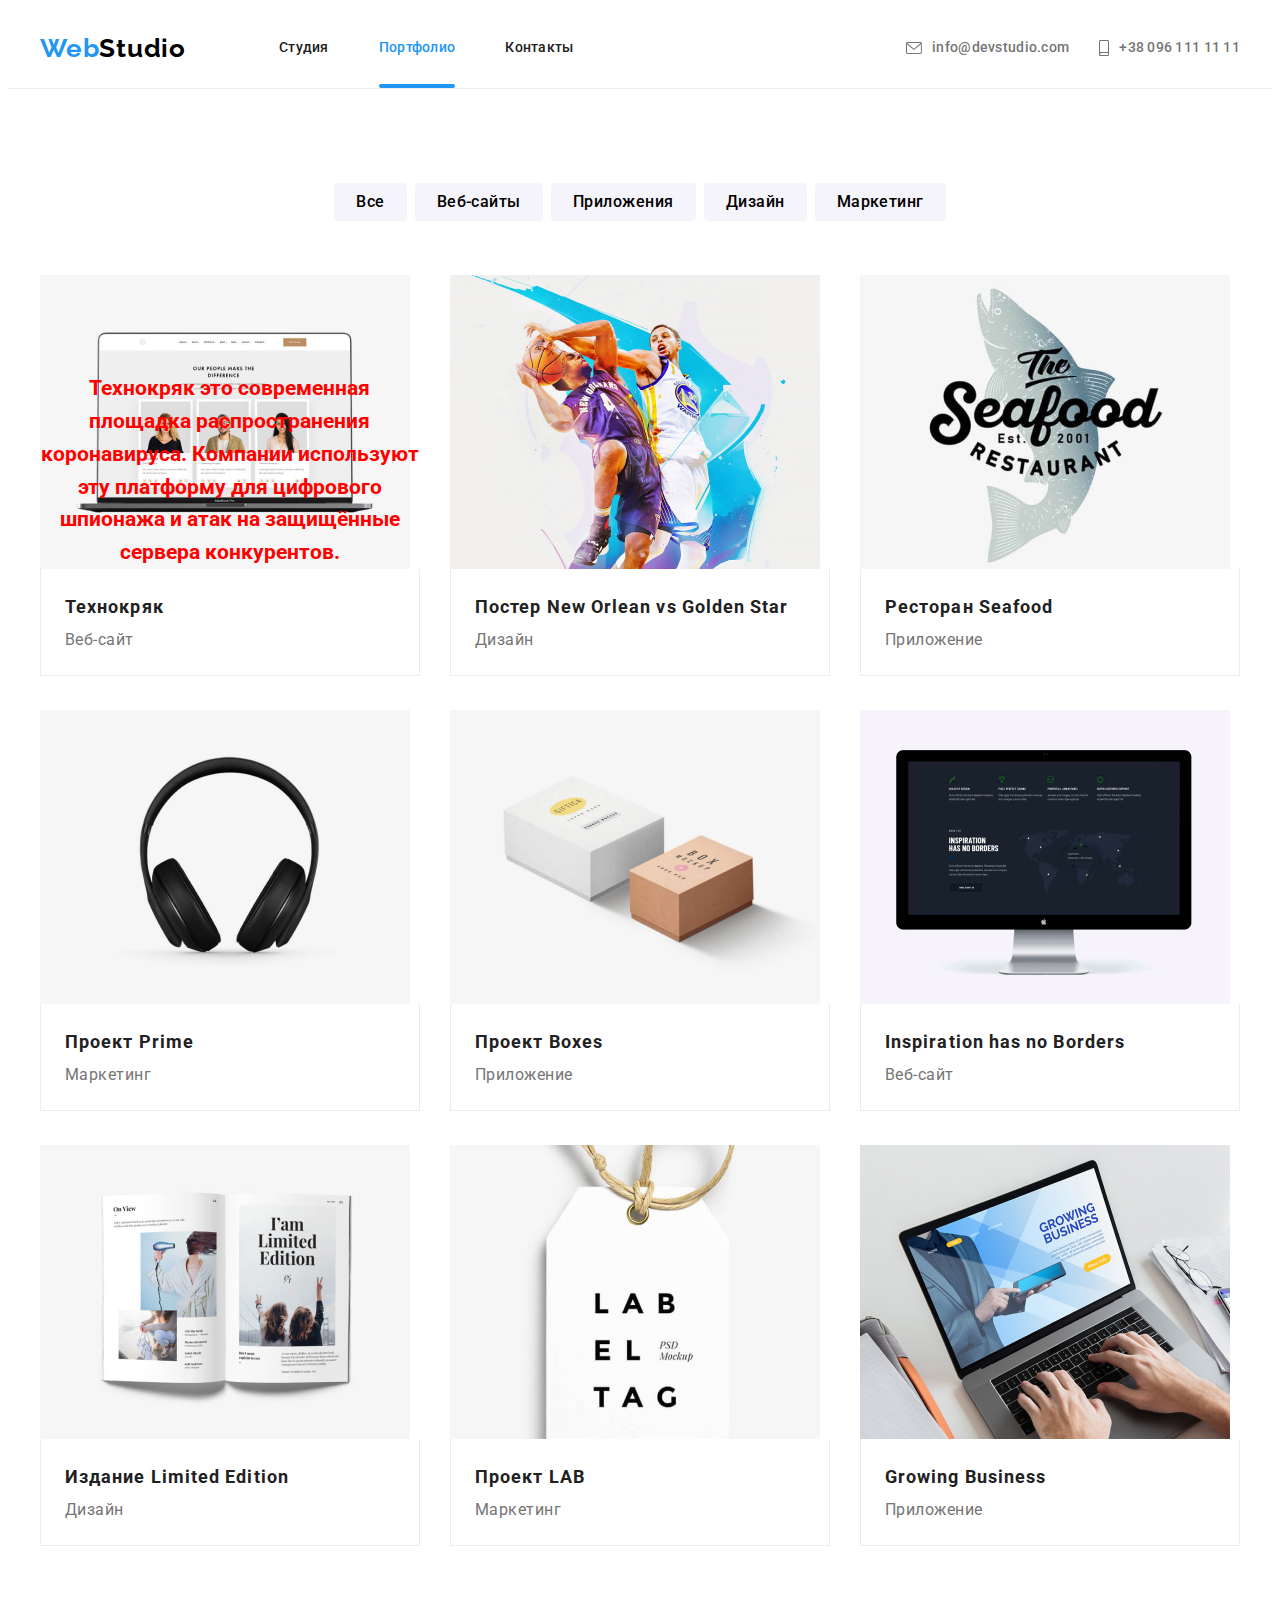
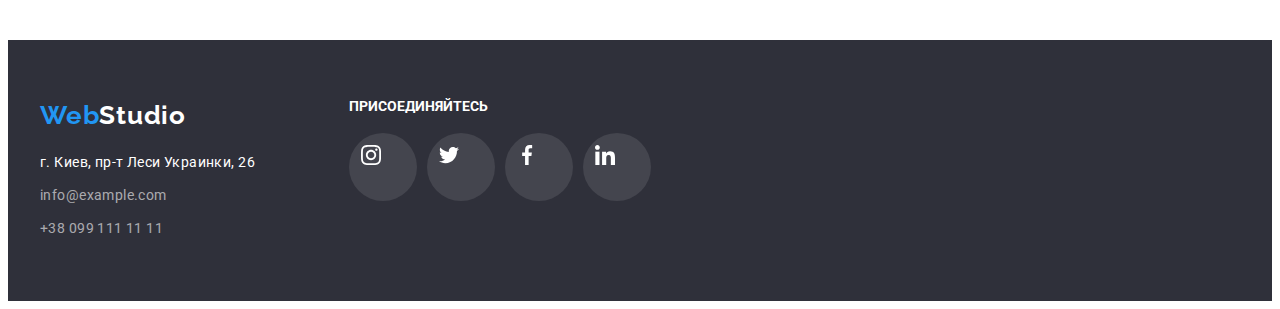
==== portfolio.html @ ae639dbf "clone" ====
<!DOCTYPE html>
    <html lang="ru">
    <head>
        <meta charset="UTF-8">
        <meta http-equiv="X-UA-Compatible" content="IE=edge">
        <meta name="viewport" content="width=device-width, initial-scale=1.0">
        <title>WebStudio</title>
        <link rel="preconnect" href="https://fonts.gstatic.com">
        <link href="https://fonts.googleapis.com/css2?family=Raleway:wght@700&family=Roboto:wght@400;500;700;900&display=swap" rel="stylesheet">
        <link rel="stylesheet" href="https://cdnjs.cloudflare.com/ajax/libs/modern-normalize/0.2.0/modern-normalize.min.css" integrity="sha512-sqIVMkf5f8XGYI/UZYGs7wODxlUeoj9JknataPfUwtvrSKWMHrMXGZ7Evb6nabFYJQG15vFFyALe6r0nWCD1Ug==" crossorigin="anonymous" referrerpolicy="no-referrer" />
        <link rel="stylesheet" href="./css/styles.css">
        </head>
<body>
    <!-- header -->
    <header class="header">
        <div class="container header-container">
         <nav class="nav">
             <a class="log-web link" lang="en" href="./">Web<span class="log-studio">Studio</span></a>
             <ul class="header-nav">
                 <li class="list header-nav-margin"><a class="link header-nav-list header-nav-border" href="./index.html">Студия</a></li>
                 <li class="list header-nav-margin"><a class="link header-nav-list header-nav-active" href="./portfolio.html">Портфолио</a></li>
                 <li class="list header-nav-margin"><a class="link header-nav-list header-nav-border" href="">Контакты</a></li>
             </ul>
             </nav>
         <ul class="header-adress">
             <li class="list header-adress-list">
                 <a class="link header-adress-link" lang="en" href="mailto:info@devstudio.com">
                     <svg class="mail-footer">
                         <use class="icon-mail-footer" href="./images/svg/symbol-defs.svg#icon-mail">
                         </use>
                     </svg>
                     info@devstudio.com</a>
                 </li>

             <li class="list header-adress-list">
                 <a class="link header-adress-link" href="tel:+380961111111">
                     <svg class="tel-footer">
                         <use class="icon-tel-footer" href="./images/svg/symbol-defs.svg#icon-smartphone">
                         </use>
                     </svg>
                     +38 096 111 11 11</a>
                 </li>
         </ul>
         </div>
     </header>
    <main>
        <section class="section portfolio-section">
            <div class="container">
                <h1 class="portfolio-title">Портфолио</h1>
            <!-- photo filter -->
                <ul class="portfolio-list">
                    <li class="list">
                        <button class="filter-batton" type="button">Все</button>
                    </li>

                    <li class="list">
                        <button class="filter-batton" type="button">Веб-сайты</button>
                    </li>

                    <li class="list">
                        <button class="filter-batton" type="button">Приложения</button>
                    </li>

                    <li class="list">
                        <button class="filter-batton" type="button">Дизайн</button>
                    </li>

                    <li class="list">
                        <button class="filter-batton" type="button">Маркетинг</button>
                    </li>
                </ul>
    <!-- photo list -->
        <ul class="photo-list">
            <li class="list shadow-list">
                <a class="link" href="">
                    <div class="photo-list-card">
                        <img src="./images/portfolio/tehnokryak.jpg"
                        alt="Фотографии людей"
                        width="370"
                        height="294">
                        <div class="photo-list-text">
                        <h3>Технокряк это современная площадка распространения коронавируса. Компании используют эту платформу для цифрового шпионажа и атак на защищённые сервера конкурентов.</h3>
                        </div>
                    </div>
                    
                    <div class="photo-list-description">
                        <h2>Технокряк</h2>
                        <p>Веб-сайт</p>
                    </div>
                </a>
            </li>

            <li class="list shadow-list">
                <a class="link" href="">
                    <img src="./images/portfolio/new-orlean.jpg"
                        alt="Фотографии двух баскетболистов с мячем"
                        width="370"
                        height="294">
                    <div class="photo-list-description">
                        <h2 lang="en">Постер New Orlean vs Golden Star</h2>
                        <p>Дизайн</p>
                    </div>
                </a>
            </li>

            <li class="list shadow-list">
                <a class="link" href="">
                    <img src="./images/portfolio/seafood.jpg"
                        alt="Фотография логотипа ресторана в виде рыбы"
                        width="370"
                        height="294">
                    <div class="photo-list-description">
                        <h2 lang="en">Ресторан Seafood</h2>
                        <p>Приложение</p>
                    </div>
                </a>
            </li>

            <li class="list shadow-list">
                <a class="link" href="">
                    <img src="./images/portfolio/prime.jpg"
                        alt="Фотография наушников"
                        width="370"
                        height="294">
                    <div class="photo-list-description">
                        <h2 lang="en">Проект Prime</h2>
                        <p>Маркетинг</p>
                    </div>
                </a>
            </li>

            <li class="list shadow-list">
                <a class="link" href="">
                    <img src="./images/portfolio/boxes.jpg"
                        alt="Фотография коробочек"
                        width="370"
                        height="294">
                    <div class="photo-list-description">
                        <h2 lang="en">Проект Boxes</h2>
                        <p>Приложение</p>
                    </div>
                </a>
            </li>

            <li class="list shadow-list">
                <a class="link" href="">
                    <img src="./images/portfolio/inspiration.jpg"
                        alt="Фотография компьютерного монитора"
                        width="370"
                        height="294">
                    <div class="photo-list-description">
                        <h2 lang="en">Inspiration has no Borders</h2>
                        <p>Веб-сайт</p>
                    </div>
                </a>
            </li>

            <li class="list shadow-list">
                <a class="link" href="">
                    <img src="./images/portfolio/limited-edition.jpg"
                        alt="Фотография разворота книги"
                        width="370"
                        height="294">
                    <div class="photo-list-description">
                        <h2 lang="en">Издание Limited Edition</h2>
                        <p>Дизайн</p>
                    </div>
                </a>
            </li>

            <li class="list shadow-list">
                <a class="link" href="">
                    <img src="./images/portfolio/lab.jpg"
                        alt="Фотография лейбы"
                        width="370"
                        height="294">
                    <div class="photo-list-description">
                        <h2 lang="en">Проект LAB</h2>
                        <p>Маркетинг</p>
                    </div>
                </a>
            </li>

            <li class="list shadow-list">
                <a class="link" href="">
                    <img src="./images/portfolio/growing-business.jpg"
                        alt="Фотография руки печатающей на нетбуке"
                        width="370"
                        height="294">
                    <div class="photo-list-description">
                        <h2 lang="en">Growing Business</h2>
                        <p>Приложение</p>
                    </div>
                </a>
            </li>
            
        </ul>
    </div> 
    </section>
    </main>
<!-- footer -->
<footer class="footer">
    <div class="container footer-container">
        
        <ul>
            <li class="list">
                <a lang="en" class="log-web link" href="./">Web<span class="footer-log-studio">Studio</span></a>
                <address>
                <a class="adress-phisical link" href="https://www.google.com.ua/maps/place/%D0%B1%D1%83%D0%BB.+%D0%9B%D0%B5%D1%81%D0%B8+%D0%A3%D0%BA%D1%80%D0%B0%D0%B8%D0%BD%D0%BA%D0%B8,+26,+%D0%9A%D0%B8%D0%B5%D0%B2,+02000/@50.4262032,30.5379608,17z/data=!4m5!3m4!1s0x40d4cf0e033ecbe9:0x57a4dffefec77da0!8m2!3d50.4265807!4d30.5383858"
                target="_blank" rel="noopener norefferer">
                г. Киев, пр-т Леси Украинки, 26
                </a>
            </address>
            </li>

            <li class="list"><a class="adress-mail link" href="mailto:info@example.com">info@example.com</a>
            </li>

            <li class="list"><a class="adress-tel link" href="tel:+380991111111">+38 099 111 11 11</a>
            </li>
        </ul>
    
        <!-- footer social list -->

        <div class="footer-social-list">
            <h3 class="footer-social-name">Присоединяйтесь</h3>
            <ul class="footer-list-social-networks">
                <li class="list footer-bacground-social-networks">
                    <a class="link footer-icon-background" href="">
                        <svg class="instagram-footer">
                        <use class="icon-instagram" href="./images/svg/symbol-defs.svg#icon-instagram">
                        </use>
                    </svg>
                    </a>
                </li>

                <li class="list footer-bacground-social-networks">
                    <a class="link footer-icon-background" href="">
                    <svg class="twitter-footer">
                        <use class="icon-twitter" href="./images/svg/symbol-defs.svg#icon-twitter">
                        </use>
                    </svg>
                    </a>
                </li> 

                <li class="list footer-bacground-social-networks">
                    <a class="link footer-icon-background" href="">
                        <svg class="facebook-footer">
                        <use class="icon-facebook" href="./images/svg/symbol-defs.svg#icon-facebook">
                        </use>
                        </svg>
                    </a>
                </li>

                <li class="list footer-bacground-social-networks">
                    <a class="link footer-icon-background" href="">
                        <svg class="linkedin-footer">
                        <use class="icon-linkedin" href="./images/svg/symbol-defs.svg#icon-linkedin">
                        </use>
                    </svg>
                    </a>
                </li>
            </ul>
        </div>
        
    </div>
</footer>
</body>
</html>
---- css/styles.css ----
/* =====================================index.html===================================== */
:root {
    --accent-color: #2196F3;
    --title-color: #212121;
    --about-us-card-gap: 30px;
    --icon-fill: #757575;
}
body {
    color: #757575;
    font-family: Roboto, sans-serif;
}
.container {
    margin-left: auto;
    margin-right: auto;
    width: 1200px;
    padding-left: 15px;
    padding-right: 15px;
   
}
.list {
    list-style: none;
}
.link {
    text-decoration: none;
    
}
img {
    display: block;
    max-width: 100%;
    height: auto;
}
.section {
    padding-top: 94px;
    padding-bottom: 94px;
   
}
/* Сброс отступов между элементами */
h1,
h2,
h3,
h4,
h5,
h6,
p {
    margin-top: 0;
    margin-bottom: 0;
    
}
ul,
ol {
    margin-top: 0;
    margin-bottom: 0;
    padding-left: 0;
}
/* =======================header======================= */
.header {
    border-bottom: 1px solid #ECECEC;
}
.header-container {
    display: flex;
    align-items: center;
} 

/* log */
.log-web {
    color:var(--accent-color);
    font-family: Raleway, sans-serif;
    font-weight: 700;
    font-size: 26px;
    line-height: 1.19;
    letter-spacing: 0.03em;
    margin-right: 93px;
}
.log-studio {
    color: #000000;    
}
/* nav */
.nav {
    display: flex;
    align-items: center;
}
.header-nav {
    display: flex;
    align-items: center;
}
.header-nav-list {


display: flex;
padding-top: 32px;
padding-bottom: 32px;

color:var(--title-color);
font-family: Roboto, sans-serif;
font-weight: 500;
font-size: 14px;
line-height: 1.14;
letter-spacing: 0.02em;
} 
.header-nav-margin:not(:last-child) {
    margin-right: 50px;
    
}
.header-nav-list:hover,
.header-nav-list:focus{
    color:var(--accent-color);  
}
.header-nav-border {
    position: relative;
}
.header-nav-border::after {
    content: '';

    position: absolute;
    display: block;
    width: 100%;
    height: 4px;
 
    bottom: 0;
    width: 100%;
    background-color: #2196F3;
    border-radius: 2px;
    
    transform: scaleX(0);
    transition: transform 250ms cubic-bezier(0.4, 0, 0.2, 1);
}
.header-nav-border:hover::after,
.header-nav-border:focus::after {
    transform: scaleX(1);
}
.header-nav-active {
    position: relative;
    color: #2196F3;
}
.header-nav-active::after {
    content: '';

    position: absolute;
    display: block;
    width: 100%;
    height: 4px;
 
    bottom: 0;
    width: 100%;
    background-color: #2196F3;
    border-radius: 2px;
    
   
    
}

/* header-adress */
.header-adress {
    display: flex;
    align-items: center;
    margin-left: auto;
}

.header-adress-list {
    display: flex;
}
.header-adress-link{
    display: flex;
    align-items: center;
    color:#757575;
    font-family: Roboto, sans-serif;
    font-weight: 500;
    font-size: 14px;
    line-height: 1.14;
    letter-spacing: 0.02em;
    transition: color 250ms cubic-bezier(0.4, 0, 0.2, 1);
}
.header-adress-list:not(:last-child) {
    margin-right: 30px;
}
.mail-footer{
    height: 12px;
    width: 16px;
    fill:var(--icon-fill);
    margin-right: 10px;
    transition: fill 250ms cubic-bezier(0.4, 0, 0.2, 1);
}
.tel-footer{
    height: 16px;
    width: 10px;
    fill:var(--icon-fill);
    margin-right: 10px;
    transition: fill 250ms cubic-bezier(0.4, 0, 0.2, 1);
}
.header-adress-link:hover,
.header-adress-link:focus
{
    color:var(--accent-color);
} 
.header-adress-link:hover .mail-footer,
.header-adress-link:focus .mail-footer,
.header-adress-link:hover .tel-footer,
.header-adress-link:focus .tel-footer
{
    fill:var(--accent-color);
    
}


/* =======================hero======================= */
.hero {
    padding-top: 200px;
    padding-bottom: 200px;

    background-color: rgba(47, 48, 58, 0.4);
    background-image: linear-gradient(to right, rgba(47, 48, 58, 0.4),rgba(47, 48, 58, 0.4)), url(../images/hero/hero-background.jpg);
    background-repeat: no-repeat;

    margin-right: auto;
    margin-left: auto;
    height: 600px;
    max-width: 1600px;
    background-position: center;
    background-size: cover;
}

.hero-name {
    color: white;
    font-family: Roboto, sans-serif;
    font-weight: 900;
    font-size: 44px;
    line-height: 1.36;
    text-align: center;
    letter-spacing: 0.06em;
    text-transform: uppercase;
    margin-bottom: 30px;
}
.hero-button {
    color: white;
    background-color:var(--accent-color);
    cursor: pointer;
    font-family: Roboto, sans-serif;
    font-weight: 700;
    font-size: 16px;
    line-height: 1.88;
    display: flex;
    align-items: center; 
    text-align: center;
    letter-spacing: 0.06em;
    margin: 0 auto;
    border-radius: 4px;
    padding: 10px 32px;
    border: 0px solid transparent;
    transition: background-color 250ms cubic-bezier(0.4, 0, 0.2, 1);
}
.hero-button:hover, 
.hero-button:focus{
    background-color:#188CE8;
}

/* adout us */
.about-us-list {
   display: flex; 
   flex-wrap: wrap;
     
} 
.about-us-list > .list {
    flex-basis: calc((100% - 90px) /4 );
    
}
.about-us-list > .list:not(:first-child) {
    margin-left: var(--about-us-card-gap); 
 } 
 
.about-us-title {
    color:var(--title-color);
    font-family: Roboto, sans-serif;
    font-weight: 700;
    font-size: 14px;
    line-height: 1.14;
    letter-spacing: 0.03em;
    text-transform: uppercase;
}
.about-us p {
    font-family: Roboto, sans-serif;
    font-size: 14px;
    line-height: 1.71;
    letter-spacing: 0.03em;
    margin-top: 10px;
    
}
.bacground-about-us {
    padding: 25px 100px;
    background-color: #F5F4FA;
    margin-bottom: 30px;
}
.about-us-antenna {
    height: 70px;
    width: 70px;
    
   
}
.icon-antenna {
    height: 70px;
    width: 70px;
}
/* our occupation */
.our-occupation {
 padding-top: 0;   
}
.our-occupation-title{
    color:var(--title-color);
    font-family: Roboto, sans-serif;
    font-weight: 700;
    font-size: 36px;
    line-height: 1.17;
    text-align: center;
    letter-spacing: 0.03em;
    margin-bottom: 50px;
}
.our-ocupation-list {
    display: flex;
    margin-right: -30px;
    
}
.our-ocupation-list .list {
    margin-right: 30px;
    margin-bottom: 31px;
    flex-basis: calc((100% - 90px) / 3);
}
.our-occupation-card {
    position: relative;
}
.our-ocupation-description {
    position: absolute;
    bottom: 0;
    width: 100%;
    
    font-family: Roboto, sans-serif;
    font-weight: 700;
    font-size: 14px;
    line-height: 1.14;
    text-transform: uppercase;
    padding: 27px 82px;
    background: rgba(47, 48, 58, 0.8);
    color: white;

    

}
/* our team */

.our-team {
    background-color: #F5F4FA;
}
.section-our-team {
   
      
} 
.our-team-title,
.regular-clients-title {
    margin-bottom: 50px;
    color:var(--title-color); 
    font-family: Roboto, sans-serif;
    font-weight: 700;
    font-size: 36px;
    line-height: 1.17;
    text-align: center;
    letter-spacing: 0.03em; 
}
.team-name{
    color:var(--title-color);
    font-family: Roboto, sans-serif;
    font-weight: 500;
    font-size: 16px;
    line-height: 1.19;
    text-align: center;
    letter-spacing: 0.03em;
   
    
}
.team-profession {
    font-family: Roboto, sans-serif;
    font-size: 16px;
    line-height: 1.19;
    text-align: center;
    letter-spacing: 0.03em;
    margin-top: 10px;
    margin-bottom: 16px;
}
.our-team-list {
    display: flex;
    align-items: center;
   
   
    margin-right: -30px;
    flex-wrap: wrap;
}
.our-team-element:not(:last-child) {
    margin-right: 30px;
    flex-basis: calc ((100% - 120px) / 4);
}
.our-team-element {
    box-shadow: 0px 2px 1px 0px rgba(0, 0, 0, 0.2),
                0px 1px 1px 0px rgba(0, 0, 0, 0.14),
                0px 1px 3px 0px rgba(0, 0, 0, 0.12);
}
.our-team-names {
    padding-top: 30px;
    padding-bottom: 30px;
    background-color: white;
    
}
/* list social networks */


.list-social-networks {
    
    display: flex;
    justify-content: center; 
    align-items: center;
}
.bacground-social-networks {
    display: flex;
    justify-content: space-around;
}
.instagram,
.twitter,
.facebook,
.linkedin {
    height: 20px;
    width: 20px;
}
.icon-background{
    width: 44px;
    height: 44px;
    padding: 12px;
    border-radius: 50%;
    align-items: center;
    fill: #afb1b8;
    transition: fill 250ms cubic-bezier(0.4, 0, 0.2, 1),
    background-color 250ms cubic-bezier(0.4, 0, 0.2, 1);;
   
}
.bacground-social-networks:not(:last-child) {
    margin-right: 10px;
}

.icon-background:hover,
.icon-background:focus{
    width: 44px;
    height: 44px;
    background-color: #2196F3;
    border-radius: 50%;
    fill: white;
    
}

/* regular clients */
.regular-clients-ul {
    display: flex;
    justify-content: space-between;
    align-items: center;
    
}
.regular-clients-list {
    display: flex;
   
    width: 170px;
    height: 92px;
    padding: 16px 32px;
    border-top: 1px solid rgba(175, 177, 184, 1);
    border-right: 1px solid rgba(175, 177, 184, 1);
    border-bottom: 1px solid rgba(175, 177, 184, 1);
    border-left: 1px solid rgba(175, 177, 184, 1);
    border-radius: 4px;
    align-items:center;
    justify-content: center;
    
}
.regular-clients {
    display: flex;
    width: 170px;
    height: 92px;
    align-items: center;
    justify-content: center;
        
}
.regular-clients-logo {
    width: 170px;
    height: 60px;
    fill: #afb1b8;
    transition: fill 250ms cubic-bezier(0.4, 0, 0.2, 1);
    
}

.regular-clients:hover {
    
    border-top: 1px solid #2196F3;
    border-right: 1px solid #2196F3;
    border-bottom: 1px solid #2196F3;
    border-left: 1px solid #2196F3;
    border-radius: 4px;
    fill: #2196F3;
    
    

}
.regular-clients:hover .regular-clients-logo,
.regular-clients:focus .regular-clients-logo {
    fill: #2196F3;
}







/* =======================footer======================= */
.footer {
    background-color: #2F303A;
    padding-top: 60px;
    padding-bottom: 60px;
    display: flex;
    
}
.footer-container {
    display: flex;
}




.footer-log-studio {
    color: #FFFFFF;
    font-family: Raleway, sans-serif;
    font-weight: 700;
    font-size: 26px;
    line-height: 1.19;
    letter-spacing: 0.03em;
}
.adress-phisical {
    display: block;
    color: #FFFFFF;
    font-family: Roboto, sans-serif;
    font-style: normal;
    font-weight: 400;
    font-size: 14px;
    line-height: 1.71;
    letter-spacing: 0.03em;
    margin-top: 20px;
    transition: color 250ms cubic-bezier(0.4, 0, 0.2, 1);
}
.adress-phisical:hover,
.adress-phisical:focus {
    color:var(--accent-color);
}
.adress-mail,
.adress-tel {
    display: block;
    color: rgba(255, 255, 255, 0.6);
    font-family: Roboto, sans-serif;
    font-style: normal;
    font-weight: 400;
    font-size: 14px;
    line-height: 1.71;
    letter-spacing: 0.03em;
    margin-top: 9px;
    transition: color 250ms cubic-bezier(0.4, 0, 0.2, 1);
}
.adress-mail:hover,
.adress-mail:focus {
    color:var(--accent-color);
}
.adress-tel:hover,
.adress-tel:focus {
    color:var(--accent-color);
}
.footer-social-list {
    margin-left: 70px;
}
.footer-social-name {
    color: white;
    font-family: Roboto, sans-serif;
    font-weight: 700;
    font-size: 14px;
    line-height: 0.88;
    text-transform: uppercase;
    margin-bottom: 20px;
}
.footer-list-social-networks {
    display: flex;
    align-items: center;
    justify-content: center;
}
.footer-bacground-social-networks {
    display: flex;
    justify-content: space-around;
}

.footer-icon-background{
    width: 44px;
    height: 44px;
    padding: 12px;
    border-radius: 50%;
    fill: white;
    background-color: rgba(255, 255, 255, 0.1);
    transition: background-color 250ms cubic-bezier(0.4, 0, 0.2, 1);
    
}
.footer-bacground-social-networks:not(:last-child) {
    margin-right: 10px;
}

.footer-icon-background:hover,
.footer-icon-background:focus{
    width: 44px;
    height: 44px;
    background-color: #2196F3;
    border-radius: 50%;
    fill: white;
    
}
.footer-social-link {
    display: flex;
}
.instagram-footer,
.twitter-footer,
.facebook-footer,
.linkedin-footer {
    fill: white;
    height: 20px;
    width: 20px;
}


/* =====================================portfolio.html===================================== */
/* photo filter */

.portfolio-list {
    display: flex;
    justify-content: center;
    padding-bottom: 50px;

}
.portfolio-title {
    display: none;
}
.filter-batton {
    font-family: Roboto, sans-serif;
    font-weight: 500;
    font-size: 16px;
    line-height: 1.63;
    text-align: center;
    border-radius: 4px;
    letter-spacing: 0.03em;
    cursor: pointer;
    background-color: #F5F4FA;
    padding: 6px 22px;
    border:none;
    transition: background-color 250ms cubic-bezier(0.4, 0, 0.2, 1), 
    color 250ms cubic-bezier(0.4, 0, 0.2, 1), 
    box-shadow 250ms cubic-bezier(0.4, 0, 0.2, 1);
}
.portfolio-list :not(:first-child) {
    margin-left: 8px;
}
.filter-batton:hover,
.filter-batton:focus {
    background-color:var(--accent-color);
    box-shadow: 0px 2px 2px 0px rgba(0, 0, 0, 0.12),
    0px 1px 2px 0px rgba(0, 0, 0, 0.08),
    0px 3px 1px 0px rgba(0, 0, 0, 0.1);
    color: white;
}

/* fhoto list */
.photo-list-card {
    position: relative;
    overflow: hidden;
}
.photo-list-card::before {
    content: '';

    display: flex;
    position: absolute;

    background-color:rgba(33, 150, 243, 0.9);
    width: 100%;
    height: 100%;

    transform: translateY(100%);
    transition: transform 2250ms cubic-bezier(0.4, 0, 0.2, 1)

}
.shadow-list:hover .photo-list-card::before {
    transform: translateY(-0%);
}
.photo-list-text {
    display: block;
    font-family: Roboto, sans-serif;
    font-weight: 400;
    font-size: 18px;
    line-height: 1.56;
    color: red;
    position: absolute;
    bottom: 0;
    transition: translateY(100%);
    text-align: center;
}
.photo-list {
    display: flex;
    flex-wrap: wrap;
    margin-right: -30px;
    margin-top: -30px;
}
 .photo-list .list {
    margin-top: 34px;
    margin-right: 30px; 
    flex-basis: calc((100% - 90px) / 3);
 }   
 .photo-list .list:nth-child(3n) {
    margin-right: 0;
 }
.photo-list h2 {
    color:var(--title-color);
    font-family: Roboto, sans-serif;
    font-weight: 700;
    font-size: 18px;
    line-height: 2;
    letter-spacing: 0.06em;
}
.photo-list p {

    font-family: Roboto, sans-serif;
    font-weight: 400;
    font-size: 16px;
    line-height: 1.88;
    letter-spacing: 0.03em;
    color: #757575;
}
.photo-list-description {
    padding: 20px 24px;
        
    border-left: 1px solid #ECECEC;
    border-right: 1px solid #ECECEC;;
    border-bottom: 1px solid #ECECEC;;
}
.shadow-list {
    transition: box-shadow 250ms cubic-bezier(0.4, 0, 0.2, 1);
}
.shadow-list:hover,
.shadow-list:focus {
    box-shadow: 0px 4px 4px 0px rgba(0, 0, 0, 0.25);

}
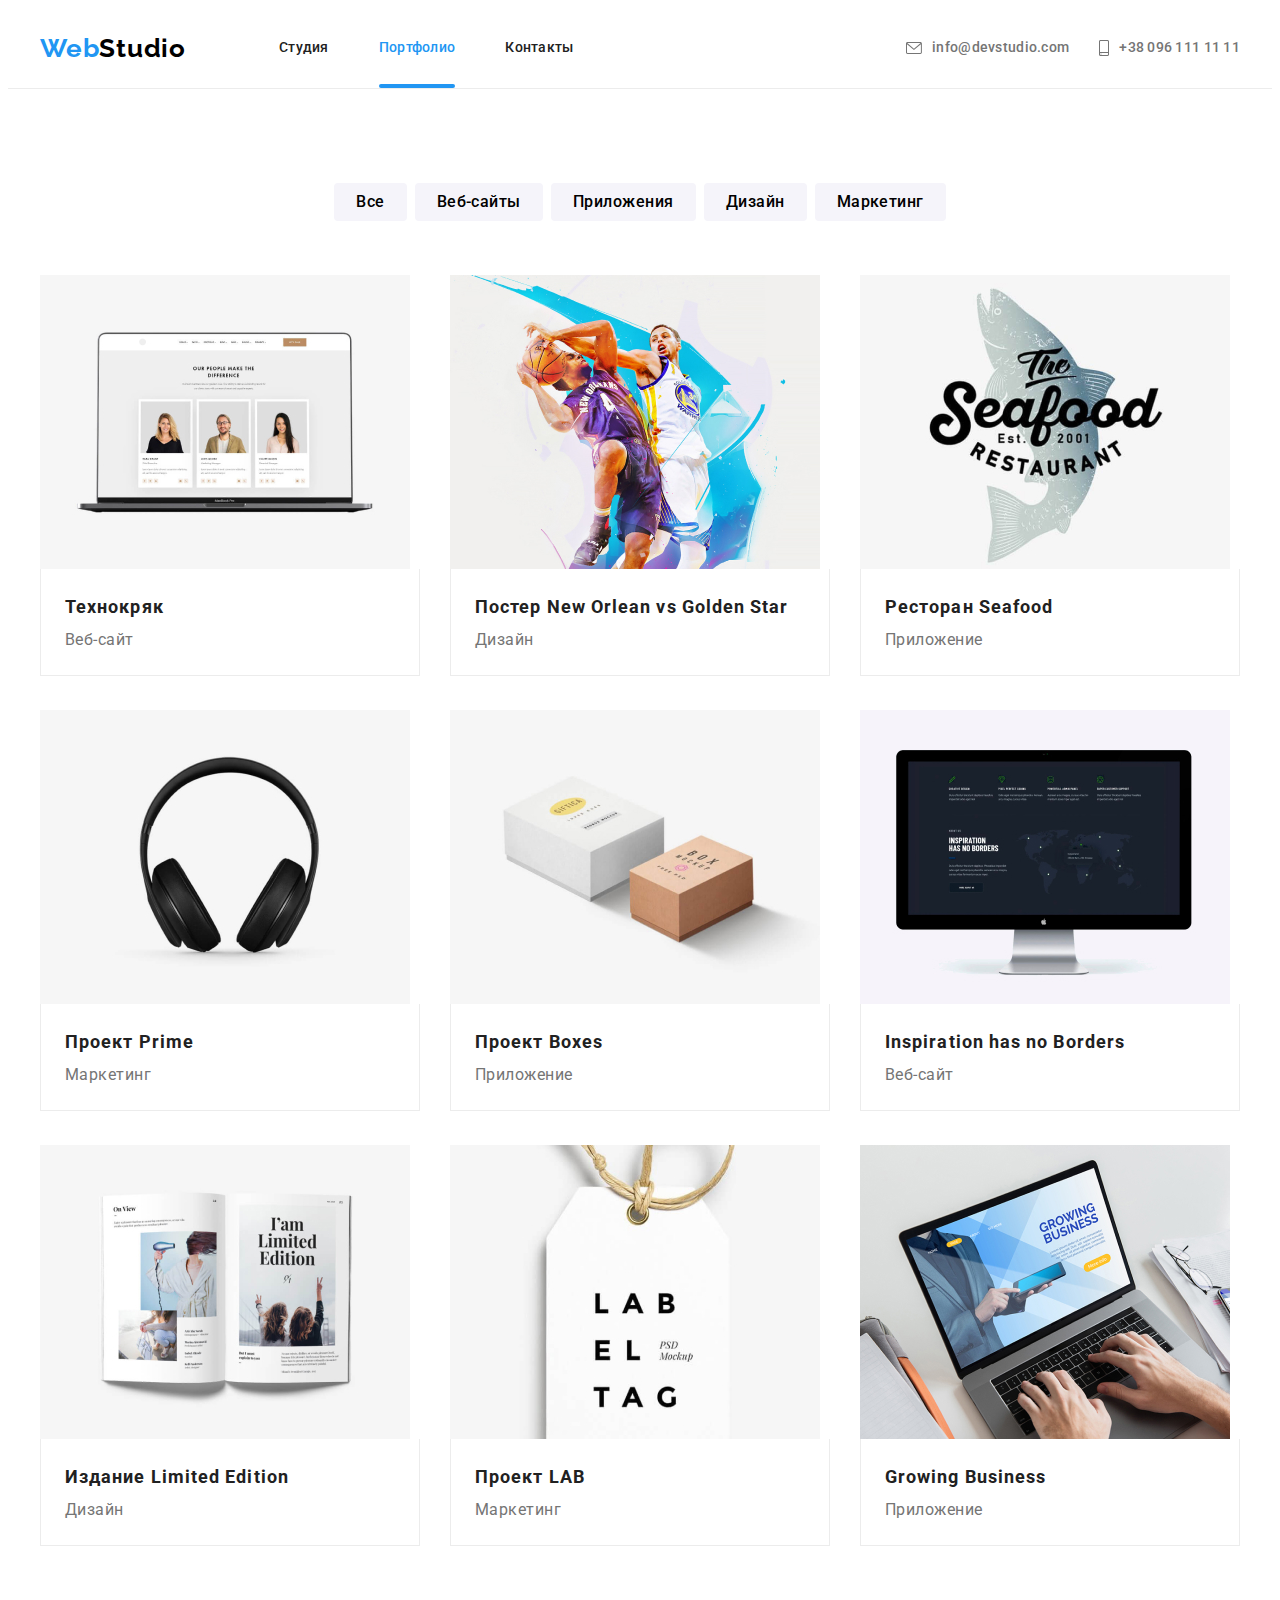
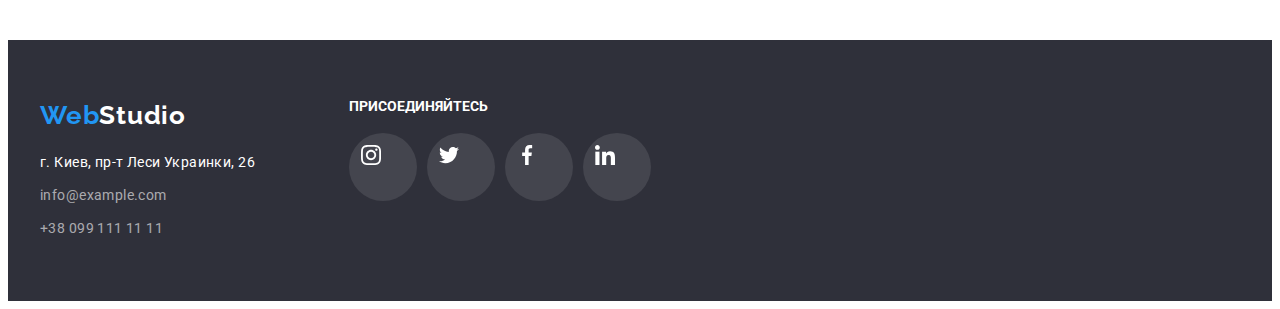
==== commit a3a6c7f9: "Выезжающее меню" ====
--- a/portfolio.html
+++ b/portfolio.html
@@ -8,6 +8,7 @@
         <link rel="preconnect" href="https://fonts.gstatic.com">
         <link href="https://fonts.googleapis.com/css2?family=Raleway:wght@700&family=Roboto:wght@400;500;700;900&display=swap" rel="stylesheet">
         <link rel="stylesheet" href="https://cdnjs.cloudflare.com/ajax/libs/modern-normalize/0.2.0/modern-normalize.min.css" integrity="sha512-sqIVMkf5f8XGYI/UZYGs7wODxlUeoj9JknataPfUwtvrSKWMHrMXGZ7Evb6nabFYJQG15vFFyALe6r0nWCD1Ug==" crossorigin="anonymous" referrerpolicy="no-referrer" />
+        <link rel="stylesheet" href="https://cdnjs.cloudflare.com/ajax/libs/animate.css/4.1.1/animate.min.css"/>
         <link rel="stylesheet" href="./css/styles.css">
         </head>
 <body>
@@ -72,17 +73,14 @@
     <!-- photo list -->
         <ul class="photo-list">
             <li class="list shadow-list">
-                <a class="link" href="">
+                <a class="link photo-list-link" href="">
                     <div class="photo-list-card">
                         <img src="./images/portfolio/tehnokryak.jpg"
                         alt="Фотографии людей"
                         width="370"
                         height="294">
-                        <div class="photo-list-text">
-                        <h3>Технокряк это современная площадка распространения коронавируса. Компании используют эту платформу для цифрового шпионажа и атак на защищённые сервера конкурентов.</h3>
-                        </div>
-                    </div>
-                    
+                        <h3 class="photo-list-text">Технокряк это современная площадка распространения коронавируса. Компании используют эту платформу для цифрового шпионажа и атак на защищённые сервера конкурентов.</h3>
+                    </div>
                     <div class="photo-list-description">
                         <h2>Технокряк</h2>
                         <p>Веб-сайт</p>
@@ -91,11 +89,14 @@
             </li>
 
             <li class="list shadow-list">
-                <a class="link" href="">
+                <a class="link photo-list-link" href="">
+                    <div class="photo-list-card">
                     <img src="./images/portfolio/new-orlean.jpg"
                         alt="Фотографии двух баскетболистов с мячем"
                         width="370"
                         height="294">
+                        <h3 class="photo-list-text">Технокряк это современная площадка распространения коронавируса. Компании используют эту платформу для цифрового шпионажа и атак на защищённые сервера конкурентов.</h3>
+                    </div>
                     <div class="photo-list-description">
                         <h2 lang="en">Постер New Orlean vs Golden Star</h2>
                         <p>Дизайн</p>
@@ -104,11 +105,14 @@
             </li>
 
             <li class="list shadow-list">
-                <a class="link" href="">
+                <a class="link photo-list-link" href="">
+                    <div class="photo-list-card">
                     <img src="./images/portfolio/seafood.jpg"
                         alt="Фотография логотипа ресторана в виде рыбы"
                         width="370"
                         height="294">
+                        <h3 class="photo-list-text">Технокряк это современная площадка распространения коронавируса. Компании используют эту платформу для цифрового шпионажа и атак на защищённые сервера конкурентов.</h3>
+                    </div>
                     <div class="photo-list-description">
                         <h2 lang="en">Ресторан Seafood</h2>
                         <p>Приложение</p>
@@ -117,11 +121,14 @@
             </li>
 
             <li class="list shadow-list">
-                <a class="link" href="">
+                <a class="link photo-list-link" href="">
+                    <div class="photo-list-card">
                     <img src="./images/portfolio/prime.jpg"
                         alt="Фотография наушников"
                         width="370"
                         height="294">
+                        <h3 class="photo-list-text">Технокряк это современная площадка распространения коронавируса. Компании используют эту платформу для цифрового шпионажа и атак на защищённые сервера конкурентов.</h3>
+                    </div>
                     <div class="photo-list-description">
                         <h2 lang="en">Проект Prime</h2>
                         <p>Маркетинг</p>
@@ -130,11 +137,14 @@
             </li>
 
             <li class="list shadow-list">
-                <a class="link" href="">
+                <a class="link photo-list-link" href="">
+                    <div class="photo-list-card">
                     <img src="./images/portfolio/boxes.jpg"
                         alt="Фотография коробочек"
                         width="370"
                         height="294">
+                        <h3 class="photo-list-text">Технокряк это современная площадка распространения коронавируса. Компании используют эту платформу для цифрового шпионажа и атак на защищённые сервера конкурентов.</h3>
+                    </div>
                     <div class="photo-list-description">
                         <h2 lang="en">Проект Boxes</h2>
                         <p>Приложение</p>
@@ -143,11 +153,14 @@
             </li>
 
             <li class="list shadow-list">
-                <a class="link" href="">
+                <a class="link photo-list-link" href="">
+                    <div class="photo-list-card">
                     <img src="./images/portfolio/inspiration.jpg"
                         alt="Фотография компьютерного монитора"
                         width="370"
                         height="294">
+                        <h3 class="photo-list-text">Технокряк это современная площадка распространения коронавируса. Компании используют эту платформу для цифрового шпионажа и атак на защищённые сервера конкурентов.</h3>
+                    </div>
                     <div class="photo-list-description">
                         <h2 lang="en">Inspiration has no Borders</h2>
                         <p>Веб-сайт</p>
@@ -156,11 +169,14 @@
             </li>
 
             <li class="list shadow-list">
-                <a class="link" href="">
+                <a class="link photo-list-link" href="">
+                    <div class="photo-list-card">
                     <img src="./images/portfolio/limited-edition.jpg"
                         alt="Фотография разворота книги"
                         width="370"
                         height="294">
+                        <h3 class="photo-list-text">Технокряк это современная площадка распространения коронавируса. Компании используют эту платформу для цифрового шпионажа и атак на защищённые сервера конкурентов.</h3>
+                    </div>
                     <div class="photo-list-description">
                         <h2 lang="en">Издание Limited Edition</h2>
                         <p>Дизайн</p>
@@ -169,11 +185,14 @@
             </li>
 
             <li class="list shadow-list">
-                <a class="link" href="">
+                <a class="link photo-list-link" href="">
+                    <div class="photo-list-card">
                     <img src="./images/portfolio/lab.jpg"
                         alt="Фотография лейбы"
                         width="370"
                         height="294">
+                        <h3 class="photo-list-text">Технокряк это современная площадка распространения коронавируса. Компании используют эту платформу для цифрового шпионажа и атак на защищённые сервера конкурентов.</h3>
+                    </div>
                     <div class="photo-list-description">
                         <h2 lang="en">Проект LAB</h2>
                         <p>Маркетинг</p>
@@ -182,11 +201,14 @@
             </li>
 
             <li class="list shadow-list">
-                <a class="link" href="">
+                <a class="link photo-list-link" href="">
+                    <div class="photo-list-card">
                     <img src="./images/portfolio/growing-business.jpg"
                         alt="Фотография руки печатающей на нетбуке"
                         width="370"
                         height="294">
+                        <h3 class="photo-list-text">Технокряк это современная площадка распространения коронавируса. Компании используют эту платформу для цифрового шпионажа и атак на защищённые сервера конкурентов.</h3>
+                    </div>
                     <div class="photo-list-description">
                         <h2 lang="en">Growing Business</h2>
                         <p>Приложение</p>
--- a/css/styles.css
+++ b/css/styles.css
@@ -671,38 +671,38 @@
 }
 
 /* fhoto list */
+
+ .photo-list-link:hover .photo-list-text,
+ .photo-list-link:focus .photo-list-text {
+    transform: translateY(0%);
+}
 .photo-list-card {
     position: relative;
     overflow: hidden;
 }
-.photo-list-card::before {
-    content: '';
-
-    display: flex;
+.photo-list-link {
+    display: block;
+}
+.photo-list-text {
     position: absolute;
 
-    background-color:rgba(33, 150, 243, 0.9);
+    top: 0;
+    left: 0;
+    height: 100%;
     width: 100%;
-    height: 100%;
-
-    transform: translateY(100%);
-    transition: transform 2250ms cubic-bezier(0.4, 0, 0.2, 1)
-
-}
-.shadow-list:hover .photo-list-card::before {
-    transform: translateY(-0%);
-}
-.photo-list-text {
+    overflow: auto;
+    
     display: block;
     font-family: Roboto, sans-serif;
     font-weight: 400;
     font-size: 18px;
     line-height: 1.56;
-    color: red;
-    position: absolute;
-    bottom: 0;
-    transition: translateY(100%);
-    text-align: center;
+    color: white;
+    background-color:rgba(33, 150, 243, 0.9);
+    padding: 63px 24px;
+
+    transform: translateY(100%);
+    transition: transform 250ms cubic-bezier(0.4, 0, 0.2, 1);
 }
 .photo-list {
     display: flex;
